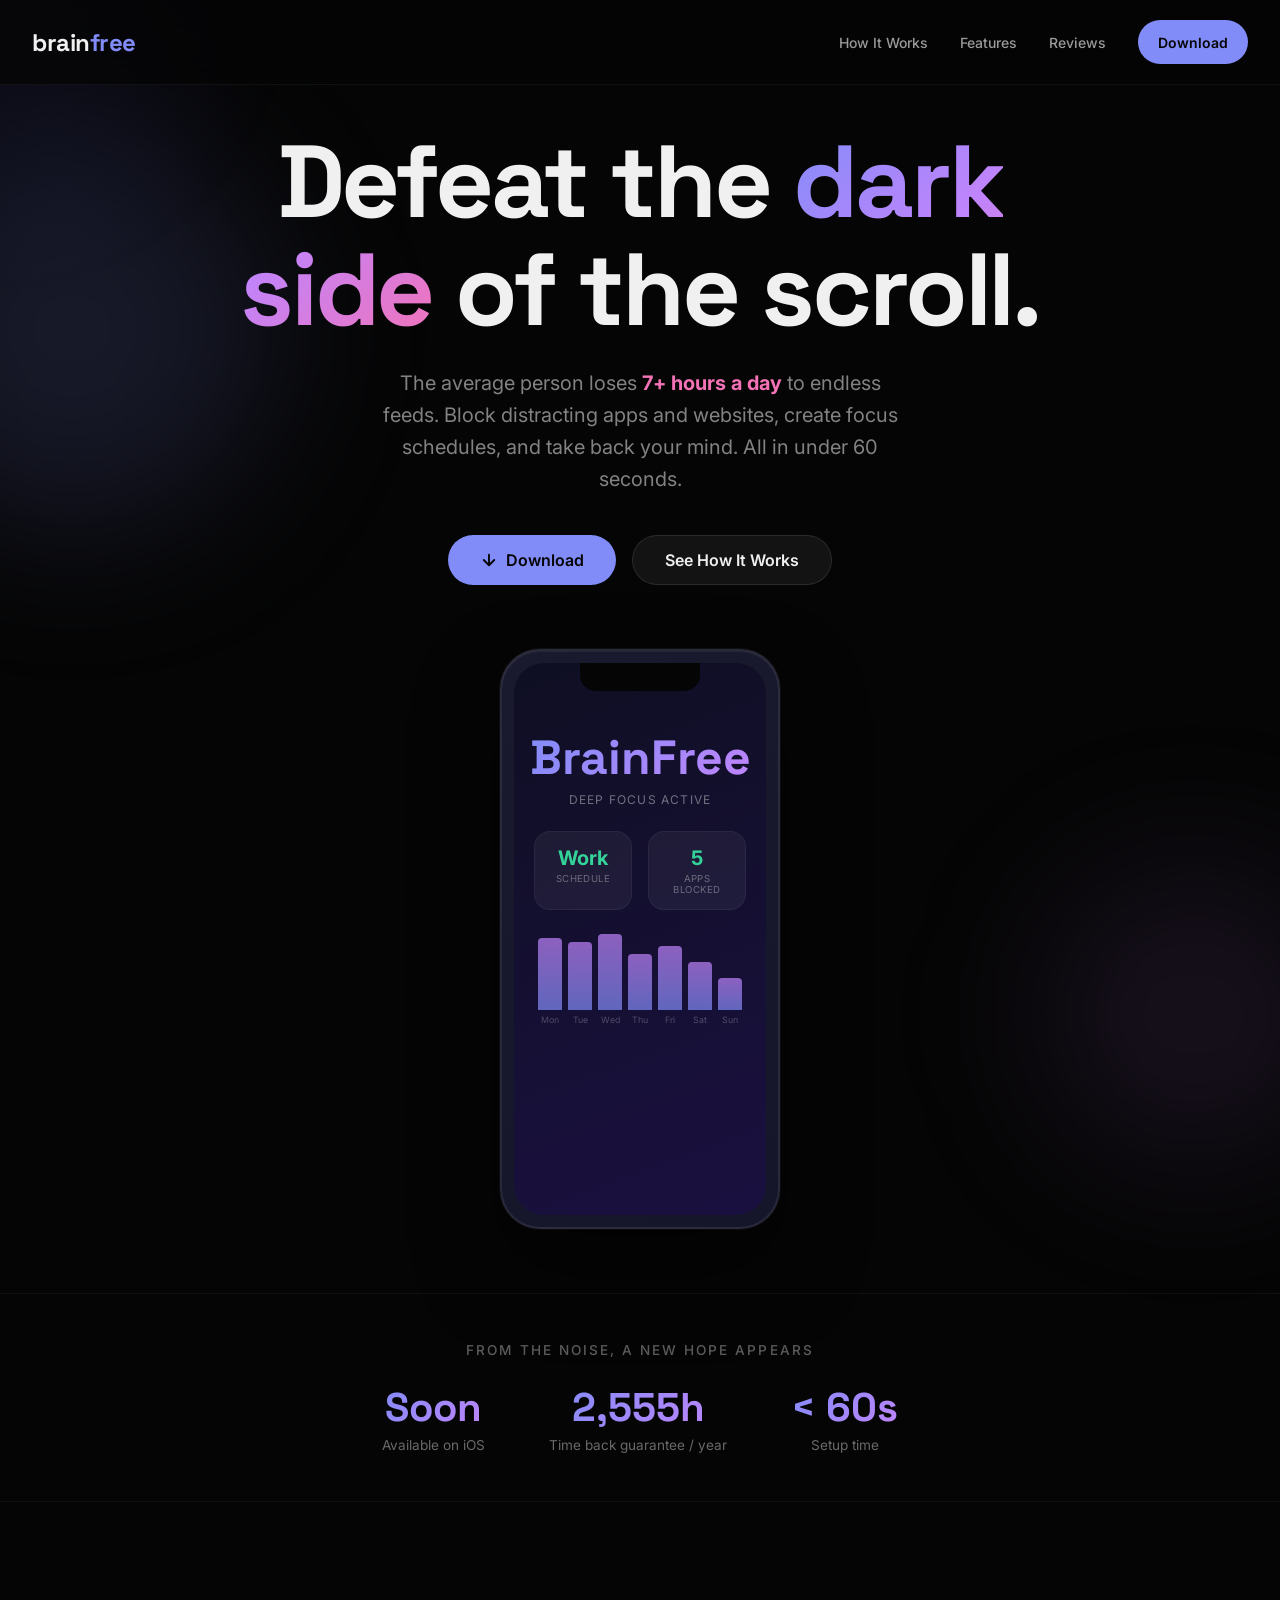
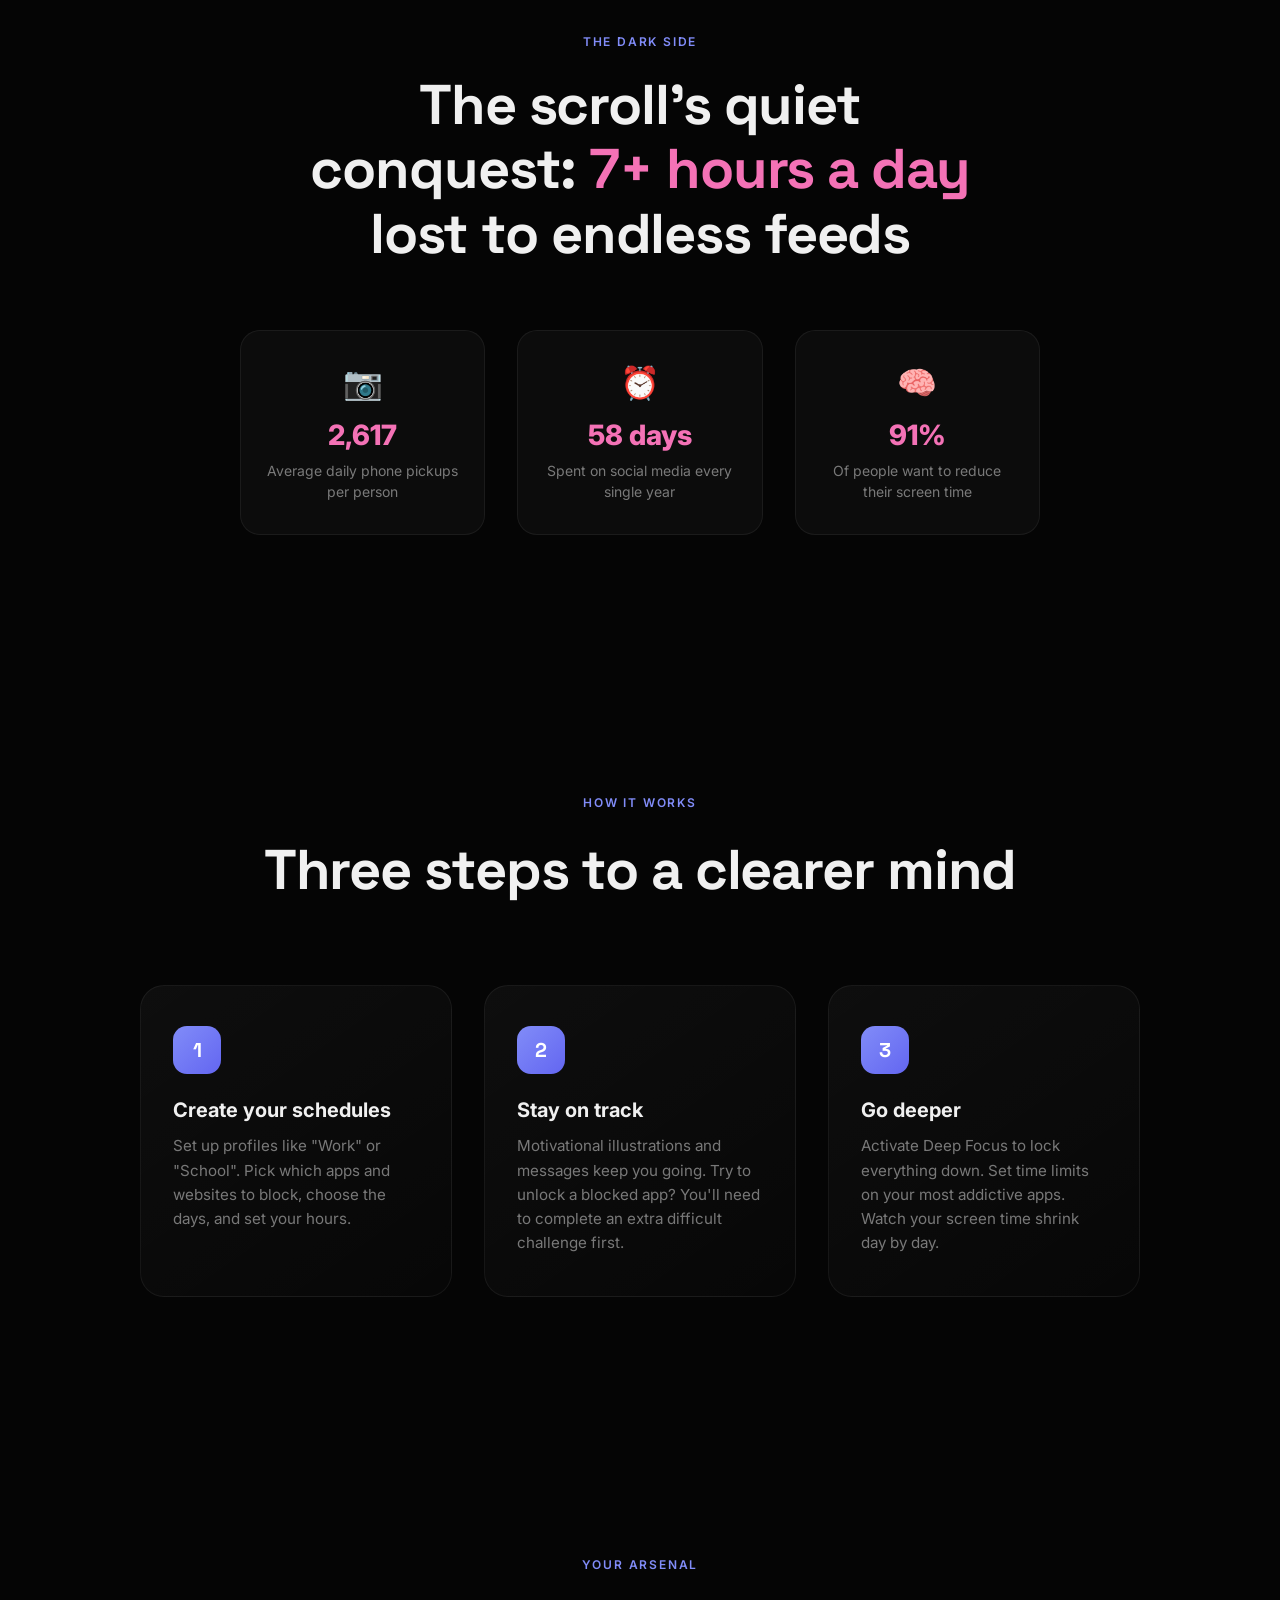
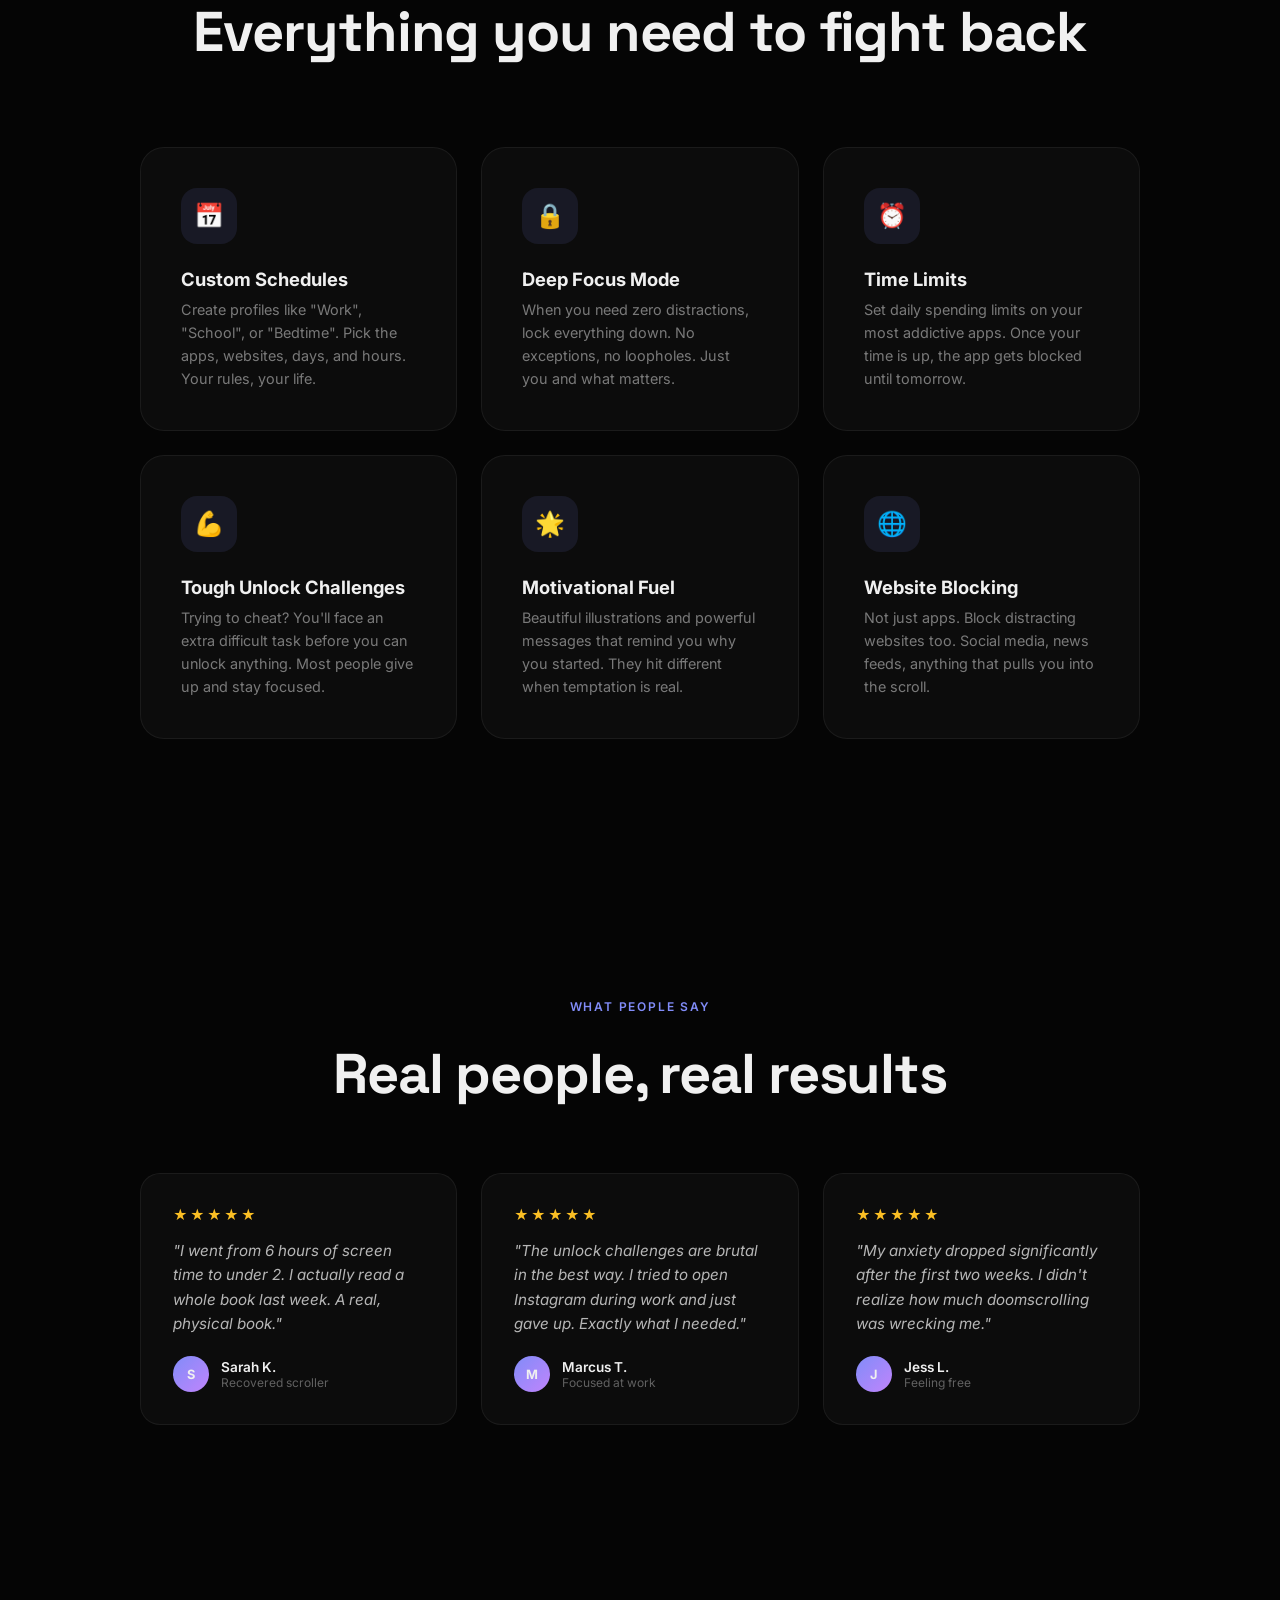
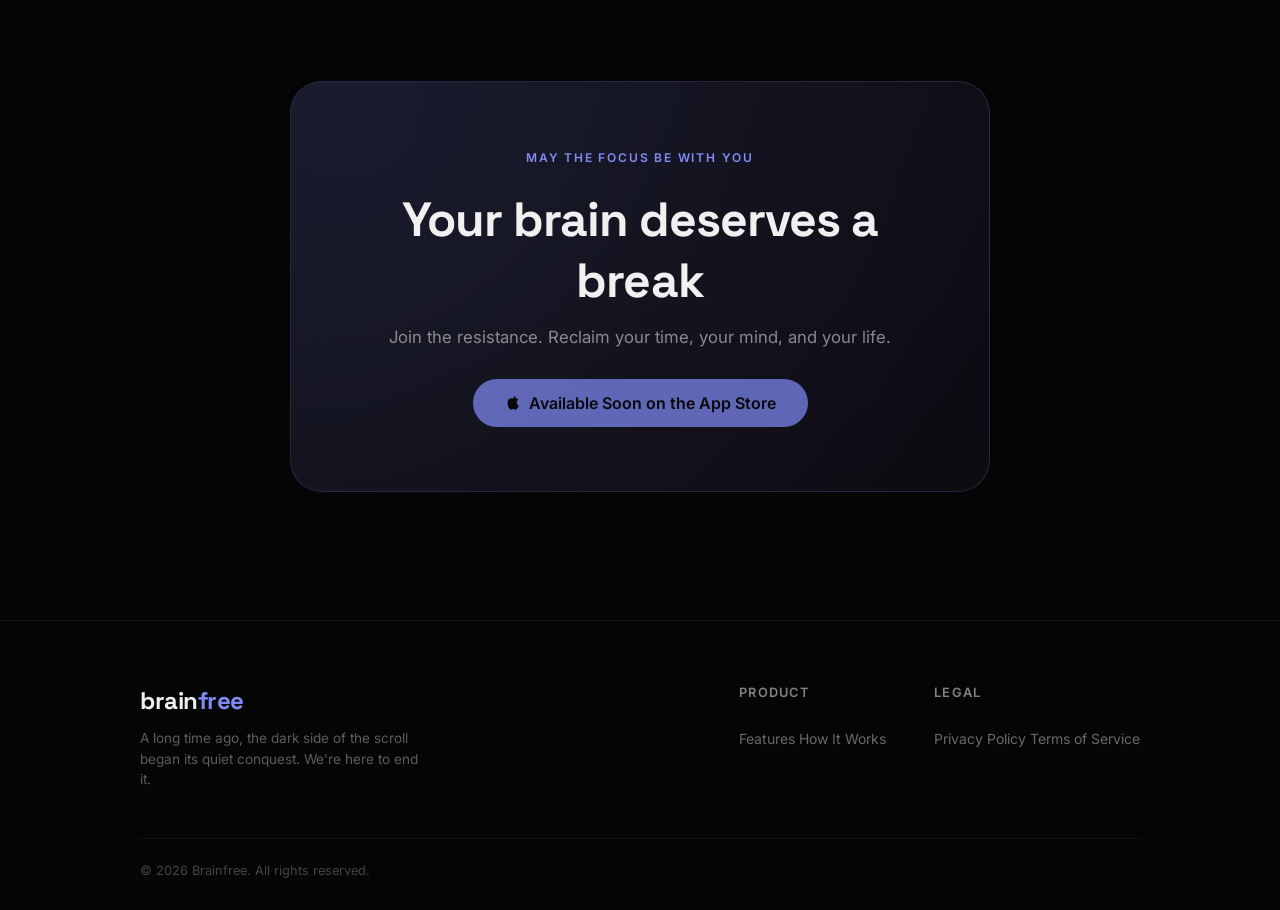
==== index.html @ 0dd0e3ba "Webpage" ====
<!DOCTYPE html>
<html lang="en">
<head>
    <meta charset="UTF-8">
    <meta name="viewport" content="width=device-width, initial-scale=1.0">

    <!-- Primary Meta -->
    <title>Brainfree,Reclaim Your Focus, Stop Doomscrolling</title>
    <meta name="description" content="Brainfree helps you break free from endless scrolling and reclaim your time. Build better digital habits, reduce screen time, and start living.">
    <meta name="keywords" content="brainfree, screen time, doomscrolling, digital wellness, phone addiction, focus app, habit tracker, screen time reducer">
    <meta name="author" content="Brainfree">
    <meta name="theme-color" content="#050505">
    <meta name="apple-mobile-web-app-capable" content="yes">
    <meta name="apple-mobile-web-app-status-bar-style" content="black-translucent">
    <meta name="format-detection" content="telephone=no">

    <!-- Smart App Banner (replace app-id with your real App Store ID) -->
    <meta name="apple-itunes-app" content="app-id=YOUR_APP_STORE_ID, app-argument=https://brainfree.pages.dev/">

    <!-- Canonical -->
    <link rel="canonical" href="https://brainfree.pages.dev/">

    <!-- Open Graph / Facebook -->
    <meta property="og:type" content="website">
    <meta property="og:url" content="https://brainfree.pages.dev/">
    <meta property="og:title" content="Brainfree,Stop Scrolling. Start Living.">
    <meta property="og:description" content="Break free from doomscrolling. Reclaim your focus, time, and peace of mind with Brainfree.">
    <meta property="og:image" content="https://brainfree.pages.dev/img/og-image.png">
    <meta property="og:image:width" content="1200">
    <meta property="og:image:height" content="630">
    <meta property="og:site_name" content="Brainfree">
    <meta property="og:locale" content="en_US">

    <!-- Twitter Card -->
    <meta name="twitter:card" content="summary_large_image">
    <meta name="twitter:title" content="Brainfree,Stop Scrolling. Start Living.">
    <meta name="twitter:description" content="Break free from doomscrolling. Reclaim your focus, time, and peace of mind.">
    <meta name="twitter:image" content="https://brainfree.pages.dev/img/og-image.png">

    <!-- Favicon -->
    <link rel="icon" href="img/favicon.svg" type="image/svg+xml">
    <link rel="apple-touch-icon" href="img/icon-192.png">

    <!-- PWA Manifest -->
    <link rel="manifest" href="manifest.json">

    <!-- Fonts -->
    <link rel="preconnect" href="https://fonts.googleapis.com">
    <link rel="preconnect" href="https://fonts.gstatic.com" crossorigin>
    <link href="https://fonts.googleapis.com/css2?family=Inter:wght@400;500;600;700;800;900&family=Space+Grotesk:wght@500;700&display=swap" rel="stylesheet">

    <!-- Styles -->
    <link rel="stylesheet" href="css/style.css">

    <!-- Structured Data / JSON-LD -->
    <script type="application/ld+json">
    {
        "@context": "https://schema.org",
        "@type": "SoftwareApplication",
        "name": "Brainfree",
        "operatingSystem": "iOS",
        "applicationCategory": "HealthApplication",
        "description": "Block distracting apps and websites, create custom focus schedules, and activate Deep Focus mode. Brainfree helps you reclaim your time and your mind.",
        "offers": {
            "@type": "Offer",
            "price": "0",
            "priceCurrency": "USD"
        },
        "availability": "PreOrder"
    }
    </script>
    <script type="application/ld+json">
    {
        "@context": "https://schema.org",
        "@type": "Organization",
        "name": "Brainfree",
        "url": "https://brainfree.pages.dev",
        "logo": "https://brainfree.pages.dev/img/favicon.svg",
        "sameAs": []
    }
    </script>
</head>
<body>
    <!-- Cursor glow -->
    <div class="cursor-glow" id="cursorGlow"></div>

    <!-- Navigation -->
    <nav id="navbar">
        <a href="index.html" class="nav-logo" aria-label="Brainfree Home">brain<span>free</span></a>
        <div class="nav-links" id="navLinks">
            <a href="#how-it-works">How It Works</a>
            <a href="#features">Features</a>
            <a href="#testimonials">Reviews</a>
            <a href="#download" class="nav-cta">Download</a>
        </div>
    </nav>

    <!-- Hero Section -->
    <section class="hero">
        <div class="orb orb-1"></div>
        <div class="orb orb-2"></div>

        <h1>Defeat the <span class="gradient-text">dark side</span> of the scroll.</h1>

        <p class="hero-sub">The average person loses <strong style="color:#f472b6;">7+ hours a day</strong> to endless feeds. Block distracting apps and websites, create focus schedules, and take back your mind. All in under 60 seconds.</p>

        <div class="hero-ctas">
            <a href="#download" class="btn-primary">
                <svg width="18" height="18" viewBox="0 0 24 24" fill="none" stroke="currentColor" stroke-width="2.5" stroke-linecap="round" stroke-linejoin="round"><path d="M12 5v14M5 12l7 7 7-7"/></svg>
                Download
            </a>
            <a href="#how-it-works" class="btn-secondary">See How It Works</a>
        </div>

        <!-- Phone Mockup -->
        <div class="hero-visual">
            <div class="phone-mockup">
                <div class="phone-notch"></div>
                <div class="phone-screen">
                    <div class="screen-time" id="screenTime">BrainFree</div>
                    <div class="screen-label">Deep Focus Active</div>
                    <div class="screen-stat-row">
                        <div class="screen-stat-card">
                            <div class="stat-num">Work</div>
                            <div class="stat-lbl">Schedule</div>
                        </div>
                        <div class="screen-stat-card">
                            <div class="stat-num">5</div>
                            <div class="stat-lbl">Apps blocked</div>
                        </div>
                    </div>
                    <div class="screen-bar-chart">
                        <div class="bar" style="height: 90%"></div>
                        <div class="bar" style="height: 85%"></div>
                        <div class="bar" style="height: 95%"></div>
                        <div class="bar" style="height: 70%"></div>
                        <div class="bar" style="height: 80%"></div>
                        <div class="bar" style="height: 60%"></div>
                        <div class="bar" style="height: 40%"></div>
                    </div>
                    <div class="screen-day-labels">
                        <span>Mon</span><span>Tue</span><span>Wed</span><span>Thu</span><span>Fri</span><span>Sat</span><span>Sun</span>
                    </div>
                </div>
            </div>
        </div>
    </section>

    <!-- Social Proof -->
    <section class="social-proof reveal" aria-label="Statistics">
        <p>From the noise, a new hope appears</p>
        <div class="stats-row">
            <div class="stat-item">
                <div class="stat-number">Soon</div>
                <div class="stat-label">Available on iOS</div>
            </div>
            <div class="stat-item">
                <div class="stat-number">2,555h</div>
                <div class="stat-label">Time back guarantee / year</div>
            </div>
            <div class="stat-item">
                <div class="stat-number">&lt; 60s</div>
                <div class="stat-label">Setup time</div>
            </div>
        </div>
    </section>

    <!-- Problem Section -->
    <section class="problem reveal" aria-label="The problem with screen time">
        <span class="section-label">The Dark Side</span>
        <h2>The scroll's quiet conquest: <span style="color: #f472b6;">7+ hours a day</span> lost to endless feeds</h2>

        <div class="problem-stats">
            <div class="problem-card reveal">
                <div class="icon">&#128247;</div>
                <h3>2,617</h3>
                <p>Average daily phone pickups per person</p>
            </div>
            <div class="problem-card reveal">
                <div class="icon">&#9200;</div>
                <h3>58 days</h3>
                <p>Spent on social media every single year</p>
            </div>
            <div class="problem-card reveal">
                <div class="icon">&#129504;</div>
                <h3>91%</h3>
                <p>Of people want to reduce their screen time</p>
            </div>
        </div>
    </section>

    <!-- How It Works -->
    <section class="how-it-works" id="how-it-works" aria-label="How Brainfree works">
        <div class="section-header reveal">
            <span class="section-label">How It Works</span>
            <h2>Three steps to a <span class="gradient-text">clearer mind</span></h2>
        </div>

        <div class="steps">
            <div class="step reveal">
                <div class="step-number">1</div>
                <h3>Create your schedules</h3>
                <p>Set up profiles like "Work" or "School". Pick which apps and websites to block, choose the days, and set your hours.</p>
            </div>
            <div class="step reveal">
                <div class="step-number">2</div>
                <h3>Stay on track</h3>
                <p>Motivational illustrations and messages keep you going. Try to unlock a blocked app? You'll need to complete an extra difficult challenge first.</p>
            </div>
            <div class="step reveal">
                <div class="step-number">3</div>
                <h3>Go deeper</h3>
                <p>Activate Deep Focus to lock everything down. Set time limits on your most addictive apps. Watch your screen time shrink day by day.</p>
            </div>
        </div>
    </section>

    <!-- Features -->
    <section class="features" id="features" aria-label="App features">
        <div class="section-header reveal">
            <span class="section-label">Your Arsenal</span>
            <h2>Everything you need to <span class="gradient-text">fight back</span></h2>
        </div>

        <div class="features-grid">
            <div class="feature-card reveal">
                <div class="feature-icon">&#128197;</div>
                <h3>Custom Schedules</h3>
                <p>Create profiles like "Work", "School", or "Bedtime". Pick the apps, websites, days, and hours. Your rules, your life.</p>
            </div>
            <div class="feature-card reveal">
                <div class="feature-icon">&#128274;</div>
                <h3>Deep Focus Mode</h3>
                <p>When you need zero distractions, lock everything down. No exceptions, no loopholes. Just you and what matters.</p>
            </div>
            <div class="feature-card reveal">
                <div class="feature-icon">&#9200;</div>
                <h3>Time Limits</h3>
                <p>Set daily spending limits on your most addictive apps. Once your time is up, the app gets blocked until tomorrow.</p>
            </div>
            <div class="feature-card reveal">
                <div class="feature-icon">&#128170;</div>
                <h3>Tough Unlock Challenges</h3>
                <p>Trying to cheat? You'll face an extra difficult task before you can unlock anything. Most people give up and stay focused.</p>
            </div>
            <div class="feature-card reveal">
                <div class="feature-icon">&#127775;</div>
                <h3>Motivational Fuel</h3>
                <p>Beautiful illustrations and powerful messages that remind you why you started. They hit different when temptation is real.</p>
            </div>
            <div class="feature-card reveal">
                <div class="feature-icon">&#127760;</div>
                <h3>Website Blocking</h3>
                <p>Not just apps. Block distracting websites too. Social media, news feeds, anything that pulls you into the scroll.</p>
            </div>
        </div>
    </section>

    <!-- Testimonials -->
    <section class="testimonials" id="testimonials" aria-label="User reviews">
        <div class="section-header reveal">
            <span class="section-label">What People Say</span>
            <h2>Real people, <span class="gradient-text">real results</span></h2>
        </div>

        <div class="testimonials-grid">
            <div class="testimonial-card reveal">
                <div class="testimonial-stars">&#9733;&#9733;&#9733;&#9733;&#9733;</div>
                <blockquote>"I went from 6 hours of screen time to under 2. I actually read a whole book last week. A real, physical book."</blockquote>
                <div class="testimonial-author">
                    <div class="testimonial-avatar">S</div>
                    <div>
                        <div class="testimonial-name">Sarah K.</div>
                        <div class="testimonial-handle">Recovered scroller</div>
                    </div>
                </div>
            </div>
            <div class="testimonial-card reveal">
                <div class="testimonial-stars">&#9733;&#9733;&#9733;&#9733;&#9733;</div>
                <blockquote>"The unlock challenges are brutal in the best way. I tried to open Instagram during work and just gave up. Exactly what I needed."</blockquote>
                <div class="testimonial-author">
                    <div class="testimonial-avatar">M</div>
                    <div>
                        <div class="testimonial-name">Marcus T.</div>
                        <div class="testimonial-handle">Focused at work</div>
                    </div>
                </div>
            </div>
            <div class="testimonial-card reveal">
                <div class="testimonial-stars">&#9733;&#9733;&#9733;&#9733;&#9733;</div>
                <blockquote>"My anxiety dropped significantly after the first two weeks. I didn't realize how much doomscrolling was wrecking me."</blockquote>
                <div class="testimonial-author">
                    <div class="testimonial-avatar">J</div>
                    <div>
                        <div class="testimonial-name">Jess L.</div>
                        <div class="testimonial-handle">Feeling free</div>
                    </div>
                </div>
            </div>
        </div>
    </section>

    <!-- Final CTA -->
    <section class="final-cta" id="download" aria-label="Download Brainfree">
        <div class="cta-box reveal">
            <span class="section-label">May the Focus Be With You</span>
            <h2>Your brain deserves a break</h2>
            <p>Join the resistance. Reclaim your time, your mind, and your life.</p>
            <div class="hero-ctas">
                <span class="btn-primary" style="cursor: default; opacity: 0.7;" aria-label="Available soon on the App Store">
                    <svg width="16" height="16" viewBox="0 0 24 24" fill="currentColor"><path d="M18.71 19.5C17.88 20.74 17 21.95 15.66 21.97C14.32 21.99 13.89 21.18 12.37 21.18C10.84 21.18 10.37 21.95 9.1 21.99C7.79 22.03 6.8 20.68 5.96 19.47C4.25 16.56 2.93 11.3 4.7 7.72C5.57 5.94 7.36 4.86 9.28 4.84C10.56 4.82 11.78 5.72 12.57 5.72C13.36 5.72 14.85 4.62 16.4 4.8C17.05 4.83 18.89 5.08 20.07 6.81C19.96 6.87 17.62 8.23 17.65 11.1C17.68 14.56 20.61 15.7 20.64 15.71C20.62 15.78 20.15 17.38 19.03 19.02L18.71 19.5ZM13 3.5C13.73 2.67 14.94 2.04 15.94 2C16.07 3.17 15.6 4.35 14.9 5.19C14.21 6.04 13.07 6.7 11.95 6.61C11.8 5.46 12.36 4.26 13 3.5Z"/></svg>
                    Available Soon on the App Store
                </span>
            </div>
        </div>
    </section>

    <!-- Footer -->
    <footer>
        <div class="footer-inner">
            <div class="footer-brand">
                <div class="nav-logo">brain<span>free</span></div>
                <p>A long time ago, the dark side of the scroll began its quiet conquest. We're here to end it.</p>
            </div>
            <div class="footer-links">
                <div class="footer-col">
                    <h4>Product</h4>
                    <a href="#features">Features</a>
                    <a href="#how-it-works">How It Works</a>
                </div>
                <div class="footer-col">
                    <h4>Legal</h4>
                    <a href="#">Privacy Policy</a>
                    <a href="#">Terms of Service</a>
                </div>
            </div>
        </div>
        <div class="footer-bottom">
            <span>&copy; 2026 Brainfree. All rights reserved.</span>
        </div>
    </footer>

    <!-- Scripts -->
    <script src="js/main.js" defer></script>
</body>
</html>
---- css/style.css ----
/* ===== RESET & BASE ===== */
*, *::before, *::after { margin: 0; padding: 0; box-sizing: border-box; }
html { scroll-behavior: smooth; }
body {
    font-family: 'Inter', -apple-system, BlinkMacSystemFont, sans-serif;
    background: #050505;
    color: #f0f0f0;
    overflow-x: hidden;
    -webkit-font-smoothing: antialiased;
}
a { text-decoration: none; color: inherit; }
img { max-width: 100%; display: block; }

/* ===== CURSOR GLOW ===== */
.cursor-glow {
    position: fixed;
    width: 600px;
    height: 600px;
    border-radius: 50%;
    pointer-events: none;
    background: radial-gradient(circle, rgba(99, 102, 241, 0.08) 0%, transparent 70%);
    transform: translate(-50%, -50%);
    z-index: 0;
    transition: opacity 0.3s;
}

/* ===== NAVIGATION ===== */
nav {
    position: fixed;
    top: 0;
    left: 0;
    right: 0;
    z-index: 100;
    padding: 1.25rem 2rem;
    display: flex;
    justify-content: space-between;
    align-items: center;
    backdrop-filter: blur(20px);
    background: rgba(5, 5, 5, 0.7);
    border-bottom: 1px solid rgba(255,255,255,0.05);
    transition: all 0.3s ease;
}
nav.scrolled {
    padding: 0.75rem 2rem;
    background: rgba(5, 5, 5, 0.9);
}
.nav-logo {
    font-family: 'Space Grotesk', sans-serif;
    font-weight: 700;
    font-size: 1.5rem;
    letter-spacing: -0.02em;
}
.nav-logo span { color: #818cf8; }
.nav-links { display: flex; gap: 2rem; align-items: center; }
.nav-links a {
    font-size: 0.875rem;
    font-weight: 500;
    color: rgba(255,255,255,0.6);
    transition: color 0.2s;
}
.nav-links a:hover { color: #fff; }
.nav-cta {
    background: #818cf8 !important;
    color: #050505 !important;
    padding: 0.5rem 1.25rem;
    border-radius: 100px;
    font-weight: 600 !important;
    transition: transform 0.2s, box-shadow 0.2s !important;
}
.nav-cta:hover {
    transform: translateY(-1px);
    box-shadow: 0 4px 20px rgba(129, 140, 248, 0.4);
}
.mobile-menu-btn {
    display: none;
    background: none;
    border: none;
    color: #fff;
    font-size: 1.5rem;
    cursor: pointer;
}

/* ===== HERO ===== */
.hero {
    min-height: 100vh;
    display: flex;
    flex-direction: column;
    align-items: center;
    justify-content: center;
    text-align: center;
    padding: 8rem 2rem 4rem;
    position: relative;
}
.hero-badge {
    display: inline-flex;
    align-items: center;
    gap: 0.5rem;
    padding: 0.4rem 1rem;
    border-radius: 100px;
    border: 1px solid rgba(129, 140, 248, 0.3);
    background: rgba(129, 140, 248, 0.08);
    font-size: 0.8rem;
    font-weight: 500;
    color: #a5b4fc;
    margin-bottom: 2rem;
    animation: fadeUp 0.8s ease forwards;
}
.hero-badge .dot {
    width: 6px;
    height: 6px;
    border-radius: 50%;
    background: #34d399;
    animation: pulse 2s infinite;
}
.hero h1 {
    font-family: 'Space Grotesk', sans-serif;
    font-size: clamp(3rem, 8vw, 6.5rem);
    font-weight: 700;
    line-height: 1.05;
    letter-spacing: -0.03em;
    max-width: 900px;
    animation: fadeUp 0.8s ease 0.1s forwards;
    opacity: 0;
}
.hero h1 .gradient-text {
    background: linear-gradient(135deg, #818cf8, #c084fc, #f472b6);
    -webkit-background-clip: text;
    -webkit-text-fill-color: transparent;
    background-clip: text;
}
.hero-sub {
    font-size: clamp(1rem, 2.5vw, 1.25rem);
    color: rgba(255,255,255,0.5);
    max-width: 520px;
    line-height: 1.6;
    margin-top: 1.5rem;
    animation: fadeUp 0.8s ease 0.2s forwards;
    opacity: 0;
}
.hero-ctas {
    display: flex;
    gap: 1rem;
    margin-top: 2.5rem;
    animation: fadeUp 0.8s ease 0.3s forwards;
    opacity: 0;
    flex-wrap: wrap;
    justify-content: center;
}

/* ===== BUTTONS ===== */
.btn-primary {
    display: inline-flex;
    align-items: center;
    gap: 0.5rem;
    background: #818cf8;
    color: #050505;
    padding: 0.875rem 2rem;
    border-radius: 100px;
    font-weight: 600;
    font-size: 1rem;
    border: none;
    cursor: pointer;
    transition: transform 0.2s, box-shadow 0.2s;
}
.btn-primary:hover {
    transform: translateY(-2px);
    box-shadow: 0 8px 30px rgba(129, 140, 248, 0.4);
}
.btn-secondary {
    display: inline-flex;
    align-items: center;
    gap: 0.5rem;
    background: rgba(255,255,255,0.06);
    color: #f0f0f0;
    padding: 0.875rem 2rem;
    border-radius: 100px;
    font-weight: 600;
    font-size: 1rem;
    border: 1px solid rgba(255,255,255,0.1);
    cursor: pointer;
    transition: all 0.2s;
}
.btn-secondary:hover {
    background: rgba(255,255,255,0.1);
    border-color: rgba(255,255,255,0.2);
}

/* ===== PHONE MOCKUP ===== */
.hero-visual {
    margin-top: 4rem;
    position: relative;
    animation: fadeUp 0.8s ease 0.4s forwards;
    opacity: 0;
}
.phone-mockup {
    width: 280px;
    height: 580px;
    background: linear-gradient(145deg, #1a1a2e, #16162a);
    border-radius: 40px;
    border: 2px solid rgba(255,255,255,0.08);
    padding: 12px;
    box-shadow:
        0 40px 80px rgba(0,0,0,0.5),
        0 0 0 1px rgba(255,255,255,0.05),
        inset 0 1px 0 rgba(255,255,255,0.05);
    position: relative;
    overflow: hidden;
}
.phone-screen {
    width: 100%;
    height: 100%;
    background: linear-gradient(160deg, #0f0f23, #1a1040);
    border-radius: 30px;
    overflow: hidden;
    display: flex;
    flex-direction: column;
    align-items: center;
    padding: 2.5rem 1.25rem 1.5rem;
}
.phone-notch {
    position: absolute;
    top: 12px;
    left: 50%;
    transform: translateX(-50%);
    width: 120px;
    height: 28px;
    background: #050505;
    border-radius: 0 0 16px 16px;
    z-index: 2;
}
.phone-screen .screen-time {
    font-size: 3rem;
    font-weight: 800;
    font-family: 'Space Grotesk', sans-serif;
    background: linear-gradient(135deg, #818cf8, #c084fc);
    -webkit-background-clip: text;
    -webkit-text-fill-color: transparent;
    margin-top: 1.5rem;
}
.phone-screen .screen-label {
    font-size: 0.75rem;
    color: rgba(255,255,255,0.4);
    margin-top: 0.25rem;
    text-transform: uppercase;
    letter-spacing: 0.1em;
}
.phone-screen .screen-stat-row {
    display: flex;
    gap: 1rem;
    margin-top: 1.5rem;
    width: 100%;
}
.screen-stat-card {
    flex: 1;
    background: rgba(255,255,255,0.05);
    border-radius: 16px;
    padding: 0.875rem;
    text-align: center;
    border: 1px solid rgba(255,255,255,0.05);
}
.screen-stat-card .stat-num {
    font-size: 1.25rem;
    font-weight: 700;
    color: #34d399;
}
.screen-stat-card .stat-lbl {
    font-size: 0.6rem;
    color: rgba(255,255,255,0.35);
    margin-top: 0.2rem;
    text-transform: uppercase;
    letter-spacing: 0.05em;
}
.screen-bar-chart {
    width: 100%;
    margin-top: 1.25rem;
    display: flex;
    align-items: flex-end;
    gap: 6px;
    height: 80px;
    padding: 0 0.25rem;
}
.bar {
    flex: 1;
    border-radius: 4px 4px 0 0;
    background: linear-gradient(to top, #818cf8, #c084fc);
    opacity: 0.7;
    animation: barGrow 1s ease forwards;
    transform-origin: bottom;
}
.screen-day-labels {
    display: flex;
    gap: 6px;
    width: 100%;
    padding: 0.25rem 0.25rem 0;
}
.screen-day-labels span {
    flex: 1;
    text-align: center;
    font-size: 0.55rem;
    color: rgba(255,255,255,0.25);
}

/* ===== FLOATING ORBS ===== */
.orb {
    position: absolute;
    border-radius: 50%;
    filter: blur(80px);
    pointer-events: none;
    z-index: -1;
}
.orb-1 {
    width: 400px; height: 400px;
    background: rgba(129, 140, 248, 0.15);
    top: 10%; left: -10%;
    animation: float 8s ease-in-out infinite;
}
.orb-2 {
    width: 300px; height: 300px;
    background: rgba(192, 132, 252, 0.1);
    bottom: 10%; right: -5%;
    animation: float 10s ease-in-out infinite reverse;
}

/* ===== SOCIAL PROOF BAR ===== */
.social-proof {
    padding: 3rem 2rem;
    text-align: center;
    border-top: 1px solid rgba(255,255,255,0.05);
    border-bottom: 1px solid rgba(255,255,255,0.05);
}
.social-proof p {
    font-size: 0.85rem;
    color: rgba(255,255,255,0.35);
    text-transform: uppercase;
    letter-spacing: 0.15em;
    font-weight: 500;
}
.stats-row {
    display: flex;
    justify-content: center;
    gap: 4rem;
    margin-top: 1.5rem;
    flex-wrap: wrap;
}
.stat-item .stat-number {
    font-family: 'Space Grotesk', sans-serif;
    font-size: 2.5rem;
    font-weight: 700;
    background: linear-gradient(135deg, #818cf8, #c084fc);
    -webkit-background-clip: text;
    -webkit-text-fill-color: transparent;
}
.stat-item .stat-label {
    font-size: 0.85rem;
    color: rgba(255,255,255,0.4);
    margin-top: 0.25rem;
}

/* ===== PROBLEM SECTION ===== */
.problem {
    padding: 8rem 2rem;
    text-align: center;
    position: relative;
}
.section-label {
    display: inline-block;
    font-size: 0.75rem;
    font-weight: 600;
    text-transform: uppercase;
    letter-spacing: 0.15em;
    color: #818cf8;
    margin-bottom: 1.5rem;
}
.problem h2 {
    font-family: 'Space Grotesk', sans-serif;
    font-size: clamp(2rem, 5vw, 3.5rem);
    font-weight: 700;
    letter-spacing: -0.02em;
    max-width: 700px;
    margin: 0 auto;
    line-height: 1.15;
}
.problem-stats {
    display: grid;
    grid-template-columns: repeat(3, 1fr);
    gap: 2rem;
    max-width: 800px;
    margin: 4rem auto 0;
}
.problem-card {
    background: rgba(255,255,255,0.03);
    border: 1px solid rgba(255,255,255,0.06);
    border-radius: 20px;
    padding: 2rem 1.5rem;
    transition: transform 0.3s, border-color 0.3s;
}
.problem-card:hover {
    transform: translateY(-4px);
    border-color: rgba(129, 140, 248, 0.3);
}
.problem-card .icon {
    font-size: 2rem;
    margin-bottom: 1rem;
}
.problem-card h3 {
    font-size: 1.75rem;
    font-weight: 800;
    color: #f472b6;
}
.problem-card p {
    font-size: 0.875rem;
    color: rgba(255,255,255,0.45);
    margin-top: 0.5rem;
    line-height: 1.5;
}

/* ===== HOW IT WORKS ===== */
.how-it-works {
    padding: 8rem 2rem;
    position: relative;
}
.how-it-works .section-header {
    text-align: center;
    margin-bottom: 5rem;
}
.how-it-works h2 {
    font-family: 'Space Grotesk', sans-serif;
    font-size: clamp(2rem, 5vw, 3.5rem);
    font-weight: 700;
    letter-spacing: -0.02em;
}
.steps {
    display: grid;
    grid-template-columns: repeat(3, 1fr);
    gap: 2rem;
    max-width: 1000px;
    margin: 0 auto;
    position: relative;
}
.step {
    position: relative;
    background: linear-gradient(145deg, rgba(255,255,255,0.04), rgba(255,255,255,0.01));
    border: 1px solid rgba(255,255,255,0.06);
    border-radius: 24px;
    padding: 2.5rem 2rem;
    transition: transform 0.3s, border-color 0.3s;
}
.step:hover {
    transform: translateY(-6px);
    border-color: rgba(129, 140, 248, 0.3);
}
.step-number {
    width: 48px;
    height: 48px;
    border-radius: 14px;
    background: linear-gradient(135deg, #818cf8, #6366f1);
    display: flex;
    align-items: center;
    justify-content: center;
    font-family: 'Space Grotesk', sans-serif;
    font-weight: 700;
    font-size: 1.25rem;
    margin-bottom: 1.5rem;
    color: #fff;
}
.step h3 {
    font-size: 1.25rem;
    font-weight: 700;
    margin-bottom: 0.75rem;
}
.step p {
    font-size: 0.95rem;
    color: rgba(255,255,255,0.45);
    line-height: 1.6;
}

/* ===== FEATURES ===== */
.features {
    padding: 8rem 2rem;
}
.features .section-header {
    text-align: center;
    margin-bottom: 5rem;
}
.features h2 {
    font-family: 'Space Grotesk', sans-serif;
    font-size: clamp(2rem, 5vw, 3.5rem);
    font-weight: 700;
    letter-spacing: -0.02em;
}
.features-grid {
    display: grid;
    grid-template-columns: repeat(3, 1fr);
    gap: 1.5rem;
    max-width: 1000px;
    margin: 0 auto;
}
.feature-card {
    background: rgba(255,255,255,0.03);
    border: 1px solid rgba(255,255,255,0.06);
    border-radius: 24px;
    padding: 2.5rem;
    transition: all 0.3s;
    position: relative;
    overflow: hidden;
}
.feature-card::before {
    content: '';
    position: absolute;
    top: 0; left: 0; right: 0;
    height: 2px;
    background: linear-gradient(90deg, transparent, #818cf8, transparent);
    opacity: 0;
    transition: opacity 0.3s;
}
.feature-card:hover {
    border-color: rgba(129, 140, 248, 0.2);
    transform: translateY(-4px);
}
.feature-card:hover::before { opacity: 1; }
.feature-icon {
    width: 56px;
    height: 56px;
    border-radius: 16px;
    background: rgba(129, 140, 248, 0.1);
    display: flex;
    align-items: center;
    justify-content: center;
    font-size: 1.5rem;
    margin-bottom: 1.5rem;
}
.feature-card h3 {
    font-size: 1.15rem;
    font-weight: 700;
    margin-bottom: 0.5rem;
}
.feature-card p {
    font-size: 0.9rem;
    color: rgba(255,255,255,0.45);
    line-height: 1.6;
}

/* ===== TESTIMONIALS ===== */
.testimonials {
    padding: 8rem 2rem;
    position: relative;
}
.testimonials .section-header {
    text-align: center;
    margin-bottom: 4rem;
}
.testimonials h2 {
    font-family: 'Space Grotesk', sans-serif;
    font-size: clamp(2rem, 5vw, 3.5rem);
    font-weight: 700;
    letter-spacing: -0.02em;
}
.testimonials-grid {
    display: grid;
    grid-template-columns: repeat(3, 1fr);
    gap: 1.5rem;
    max-width: 1000px;
    margin: 0 auto;
}
.testimonial-card {
    background: rgba(255,255,255,0.03);
    border: 1px solid rgba(255,255,255,0.06);
    border-radius: 20px;
    padding: 2rem;
}
.testimonial-stars {
    color: #fbbf24;
    font-size: 0.875rem;
    letter-spacing: 2px;
    margin-bottom: 1rem;
}
.testimonial-card blockquote {
    font-size: 0.95rem;
    color: rgba(255,255,255,0.7);
    line-height: 1.6;
    font-style: italic;
}
.testimonial-author {
    display: flex;
    align-items: center;
    gap: 0.75rem;
    margin-top: 1.25rem;
}
.testimonial-avatar {
    width: 36px;
    height: 36px;
    border-radius: 50%;
    background: linear-gradient(135deg, #818cf8, #c084fc);
    display: flex;
    align-items: center;
    justify-content: center;
    font-weight: 700;
    font-size: 0.8rem;
}
.testimonial-name {
    font-size: 0.85rem;
    font-weight: 600;
}
.testimonial-handle {
    font-size: 0.75rem;
    color: rgba(255,255,255,0.35);
}

/* ===== FINAL CTA ===== */
.final-cta {
    padding: 8rem 2rem;
    text-align: center;
    position: relative;
}
.cta-box {
    max-width: 700px;
    margin: 0 auto;
    background: linear-gradient(145deg, rgba(129, 140, 248, 0.1), rgba(192, 132, 252, 0.05));
    border: 1px solid rgba(129, 140, 248, 0.2);
    border-radius: 32px;
    padding: 4rem 3rem;
    position: relative;
    overflow: hidden;
}
.cta-box::before {
    content: '';
    position: absolute;
    top: -50%; left: -50%;
    width: 200%; height: 200%;
    background: radial-gradient(circle at 30% 30%, rgba(129,140,248,0.08), transparent 60%);
    pointer-events: none;
}
.cta-box h2 {
    font-family: 'Space Grotesk', sans-serif;
    font-size: clamp(2rem, 4vw, 3rem);
    font-weight: 700;
    letter-spacing: -0.02em;
    position: relative;
}
.cta-box p {
    color: rgba(255,255,255,0.5);
    margin-top: 1rem;
    font-size: 1.05rem;
    position: relative;
}
.cta-box .hero-ctas {
    margin-top: 2rem;
    animation: none;
    opacity: 1;
}

/* ===== FOOTER ===== */
footer {
    padding: 4rem 2rem 2rem;
    border-top: 1px solid rgba(255,255,255,0.05);
}
.footer-inner {
    max-width: 1000px;
    margin: 0 auto;
    display: flex;
    justify-content: space-between;
    align-items: start;
    gap: 2rem;
    flex-wrap: wrap;
}
.footer-brand .nav-logo { margin-bottom: 0.75rem; }
.footer-brand p {
    font-size: 0.85rem;
    color: rgba(255,255,255,0.35);
    max-width: 280px;
    line-height: 1.5;
}
.footer-links {
    display: flex;
    gap: 3rem;
}
.footer-col h4 {
    font-size: 0.8rem;
    font-weight: 600;
    text-transform: uppercase;
    letter-spacing: 0.1em;
    color: rgba(255,255,255,0.5);
    margin-bottom: 1rem;
}
.footer-col a {
    display: block;
    font-size: 0.875rem;
    color: rgba(255,255,255,0.4);
    margin-bottom: 0.5rem;
    transition: color 0.2s;
}
.footer-col a:hover { color: #fff; }
.footer-bottom {
    max-width: 1000px;
    margin: 3rem auto 0;
    padding-top: 1.5rem;
    border-top: 1px solid rgba(255,255,255,0.05);
    display: flex;
    justify-content: space-between;
    align-items: center;
    font-size: 0.8rem;
    color: rgba(255,255,255,0.25);
    flex-wrap: wrap;
    gap: 1rem;
}
.footer-socials {
    display: flex;
    gap: 1rem;
}
.footer-socials a {
    width: 36px;
    height: 36px;
    border-radius: 50%;
    background: rgba(255,255,255,0.05);
    display: flex;
    align-items: center;
    justify-content: center;
    transition: background 0.2s;
}
.footer-socials a:hover { background: rgba(129, 140, 248, 0.2); }
.footer-socials svg { width: 16px; height: 16px; fill: rgba(255,255,255,0.5); }

/* ===== ANIMATIONS ===== */
@keyframes fadeUp {
    from { opacity: 0; transform: translateY(20px); }
    to { opacity: 1; transform: translateY(0); }
}
@keyframes pulse {
    0%, 100% { opacity: 1; transform: scale(1); }
    50% { opacity: 0.5; transform: scale(1.5); }
}
@keyframes float {
    0%, 100% { transform: translate(0, 0); }
    50% { transform: translate(20px, -30px); }
}
@keyframes barGrow {
    from { transform: scaleY(0); }
    to { transform: scaleY(1); }
}

/* Scroll reveal */
.reveal {
    opacity: 0;
    transform: translateY(30px);
    transition: opacity 0.7s ease, transform 0.7s ease;
}
.reveal.visible {
    opacity: 1;
    transform: translateY(0);
}

/* ===== iOS / SAFE AREA ===== */
@supports (padding: env(safe-area-inset-top)) {
    nav {
        padding-top: max(1.25rem, env(safe-area-inset-top));
        padding-left: max(2rem, env(safe-area-inset-left));
        padding-right: max(2rem, env(safe-area-inset-right));
    }
    nav.scrolled {
        padding-top: max(0.75rem, env(safe-area-inset-top));
    }
    footer {
        padding-bottom: max(2rem, env(safe-area-inset-bottom));
    }
    .final-cta {
        padding-bottom: max(8rem, calc(8rem + env(safe-area-inset-bottom)));
    }
}

/* Prevent iOS tap highlight and text size adjust */
body {
    -webkit-text-size-adjust: 100%;
    -webkit-tap-highlight-color: transparent;
}

/* Minimum 44px touch targets (Apple HIG) */
.btn-primary,
.btn-secondary,
.nav-links a,
.nav-cta,
.mobile-menu-btn,
.footer-socials a,
.footer-col a {
    min-height: 44px;
    display: inline-flex;
    align-items: center;
}

/* Fix iOS input zoom (prevents zoom on focus for font < 16px) */
input, select, textarea {
    font-size: 16px;
}

/* Smooth momentum scrolling on iOS */
html {
    -webkit-overflow-scrolling: touch;
}

/* ===== RESPONSIVE — TABLET ===== */
@media (max-width: 1024px) {
    .steps { gap: 1.5rem; }
    .features-grid { grid-template-columns: repeat(2, 1fr); gap: 1.25rem; }
    .testimonials-grid { gap: 1.25rem; }
}

/* ===== RESPONSIVE — MOBILE ===== */
@media (max-width: 768px) {
    .nav-links { gap: 1rem; flex-wrap: wrap; }
    .nav-links a { font-size: 0.75rem; }
    .hero { padding: 7rem 1.5rem 3rem; }
    .hero h1 { font-size: clamp(2.25rem, 10vw, 3.5rem); }
    .hero-sub { font-size: 1rem; }
    .problem { padding: 5rem 1.5rem; }
    .problem-stats,
    .steps { grid-template-columns: 1fr; }
    .how-it-works { padding: 5rem 1.5rem; }
    .how-it-works .section-header { margin-bottom: 3rem; }
    .features { padding: 5rem 1.5rem; }
    .features .section-header { margin-bottom: 3rem; }
    .features-grid { grid-template-columns: 1fr; }
    .feature-card { padding: 2rem 1.5rem; }
    .testimonials { padding: 5rem 1.5rem; }
    .testimonials .section-header { margin-bottom: 3rem; }
    .testimonials-grid { grid-template-columns: 1fr; }
    .stats-row { gap: 2rem; }
    .final-cta { padding: 5rem 1.5rem; }
    .cta-box { padding: 3rem 1.5rem; border-radius: 24px; }
    .footer-inner { flex-direction: column; }
    .footer-links { flex-direction: column; gap: 2rem; }
    .phone-mockup {
        width: 240px;
        height: 500px;
    }
    .section-label { margin-bottom: 1rem; }
}

/* ===== RESPONSIVE — SMALL PHONES (iPhone SE / mini) ===== */
@media (max-width: 375px) {
    .hero { padding: 6rem 1rem 2.5rem; }
    .hero h1 { font-size: 2rem; }
    .hero-sub { font-size: 0.9rem; }
    .hero-ctas { flex-direction: column; align-items: center; }
    .btn-primary, .btn-secondary { width: 100%; justify-content: center; }
    .phone-mockup { width: 210px; height: 440px; }
    .phone-screen .screen-time { font-size: 2.25rem; }
    .problem-card { padding: 1.5rem 1rem; }
    .problem-card h3 { font-size: 1.5rem; }
    .step { padding: 2rem 1.5rem; }
    .stat-item .stat-number { font-size: 2rem; }
    .stats-row { gap: 1.5rem; }
    .cta-box { padding: 2.5rem 1.25rem; }
    .cta-box .hero-ctas { flex-direction: column; align-items: center; }
    .footer-bottom { flex-direction: column; text-align: center; }
}
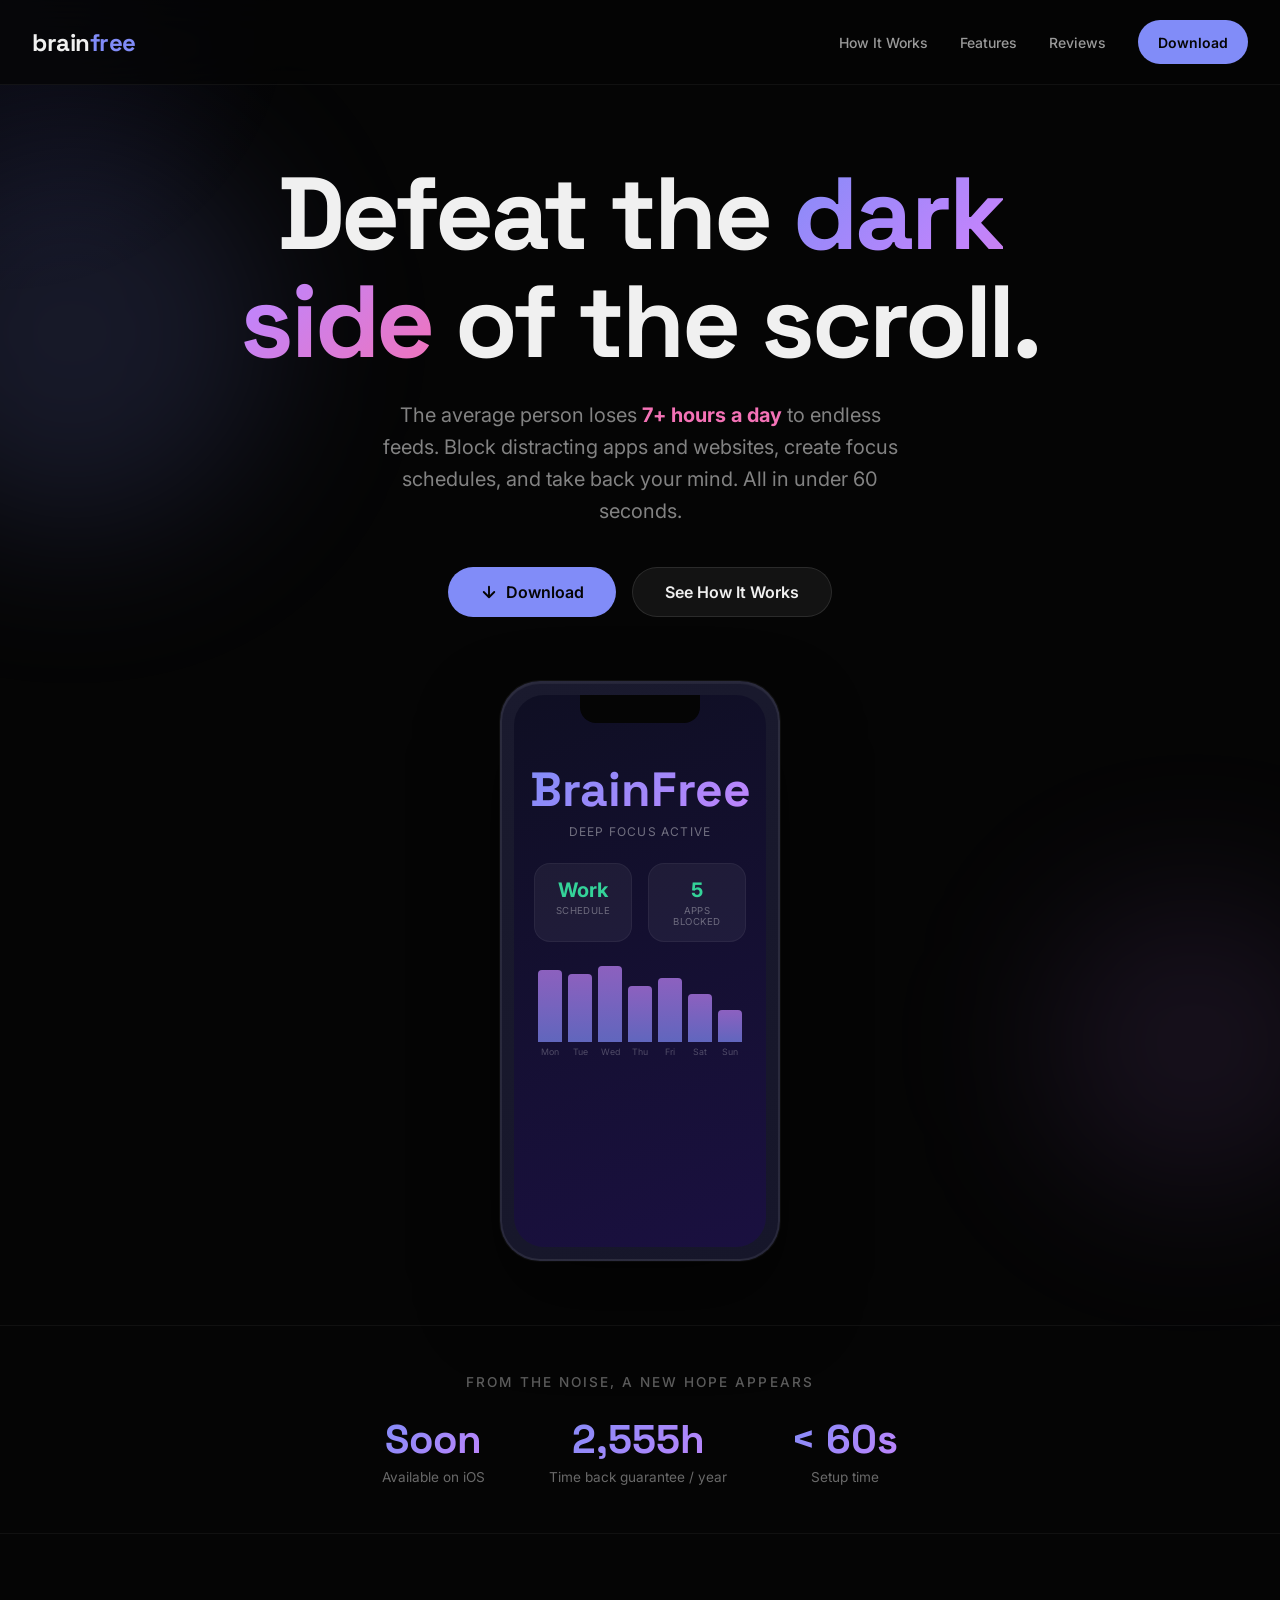
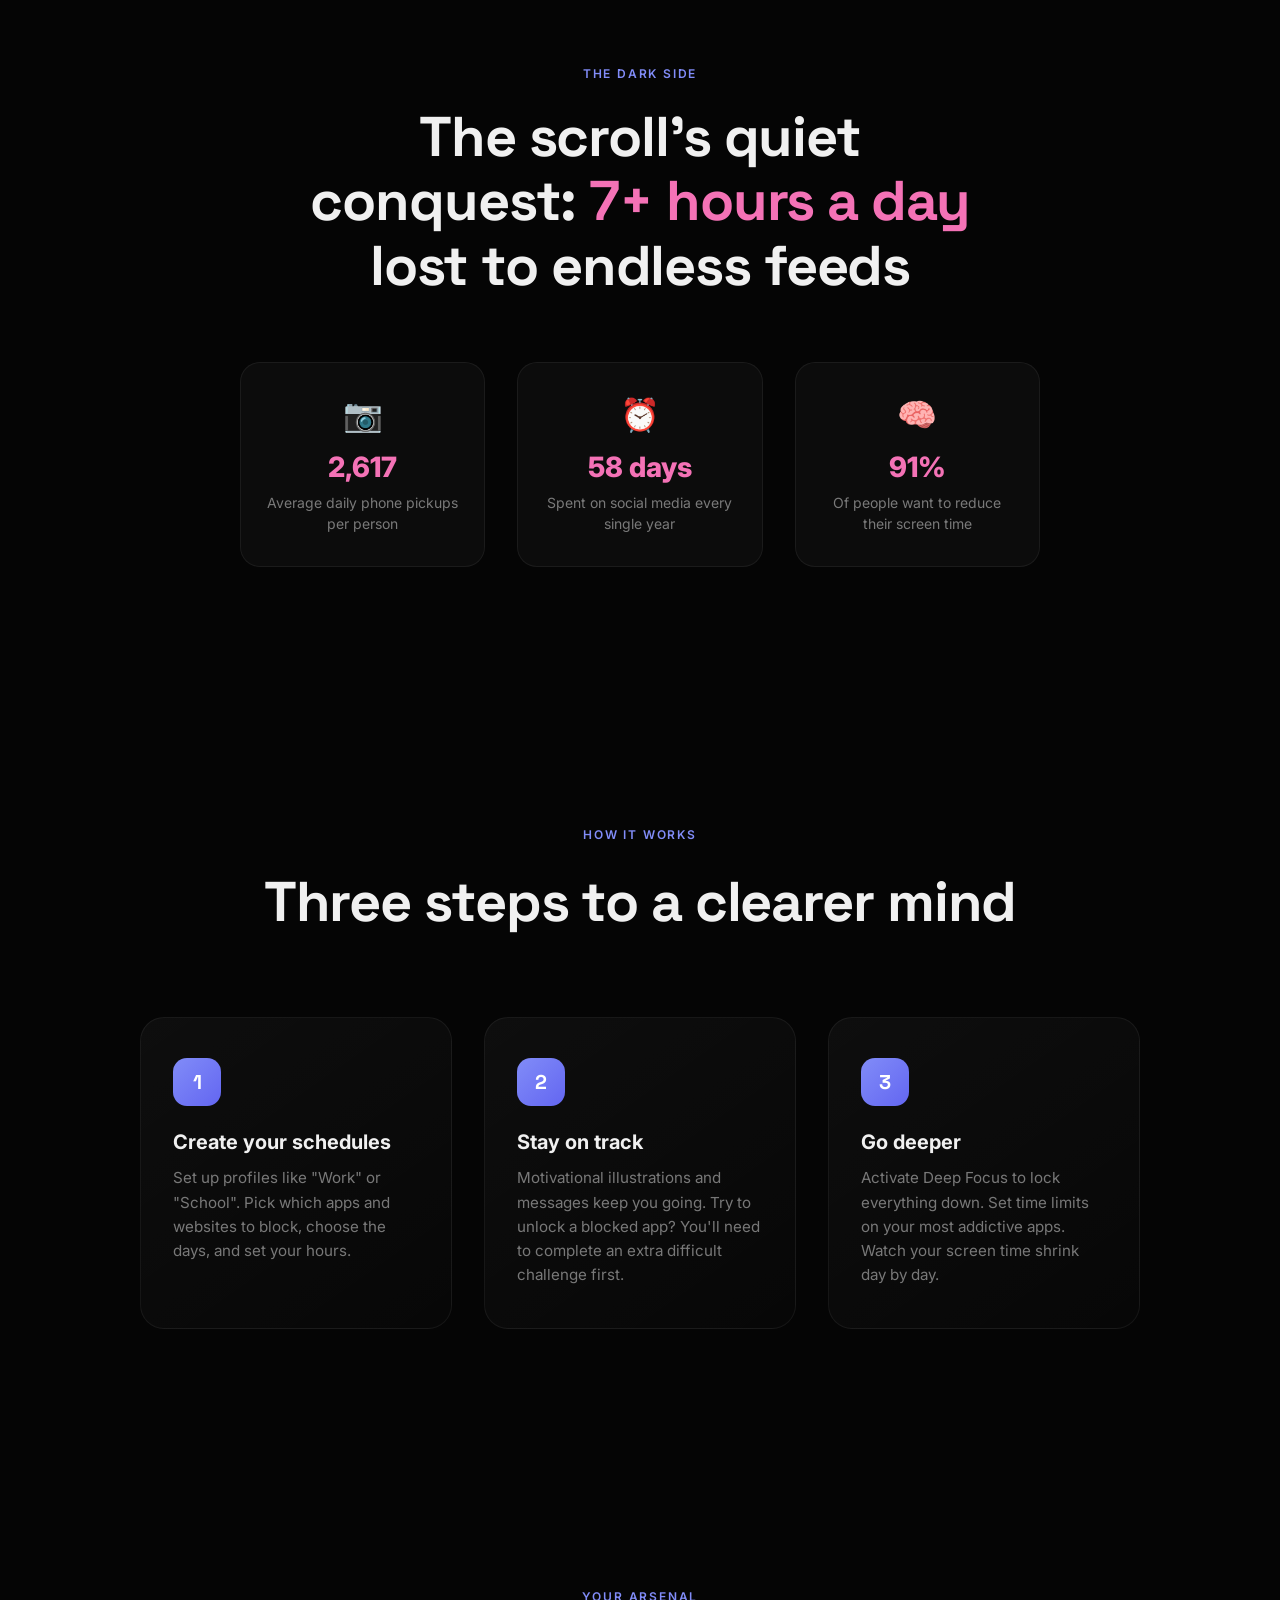
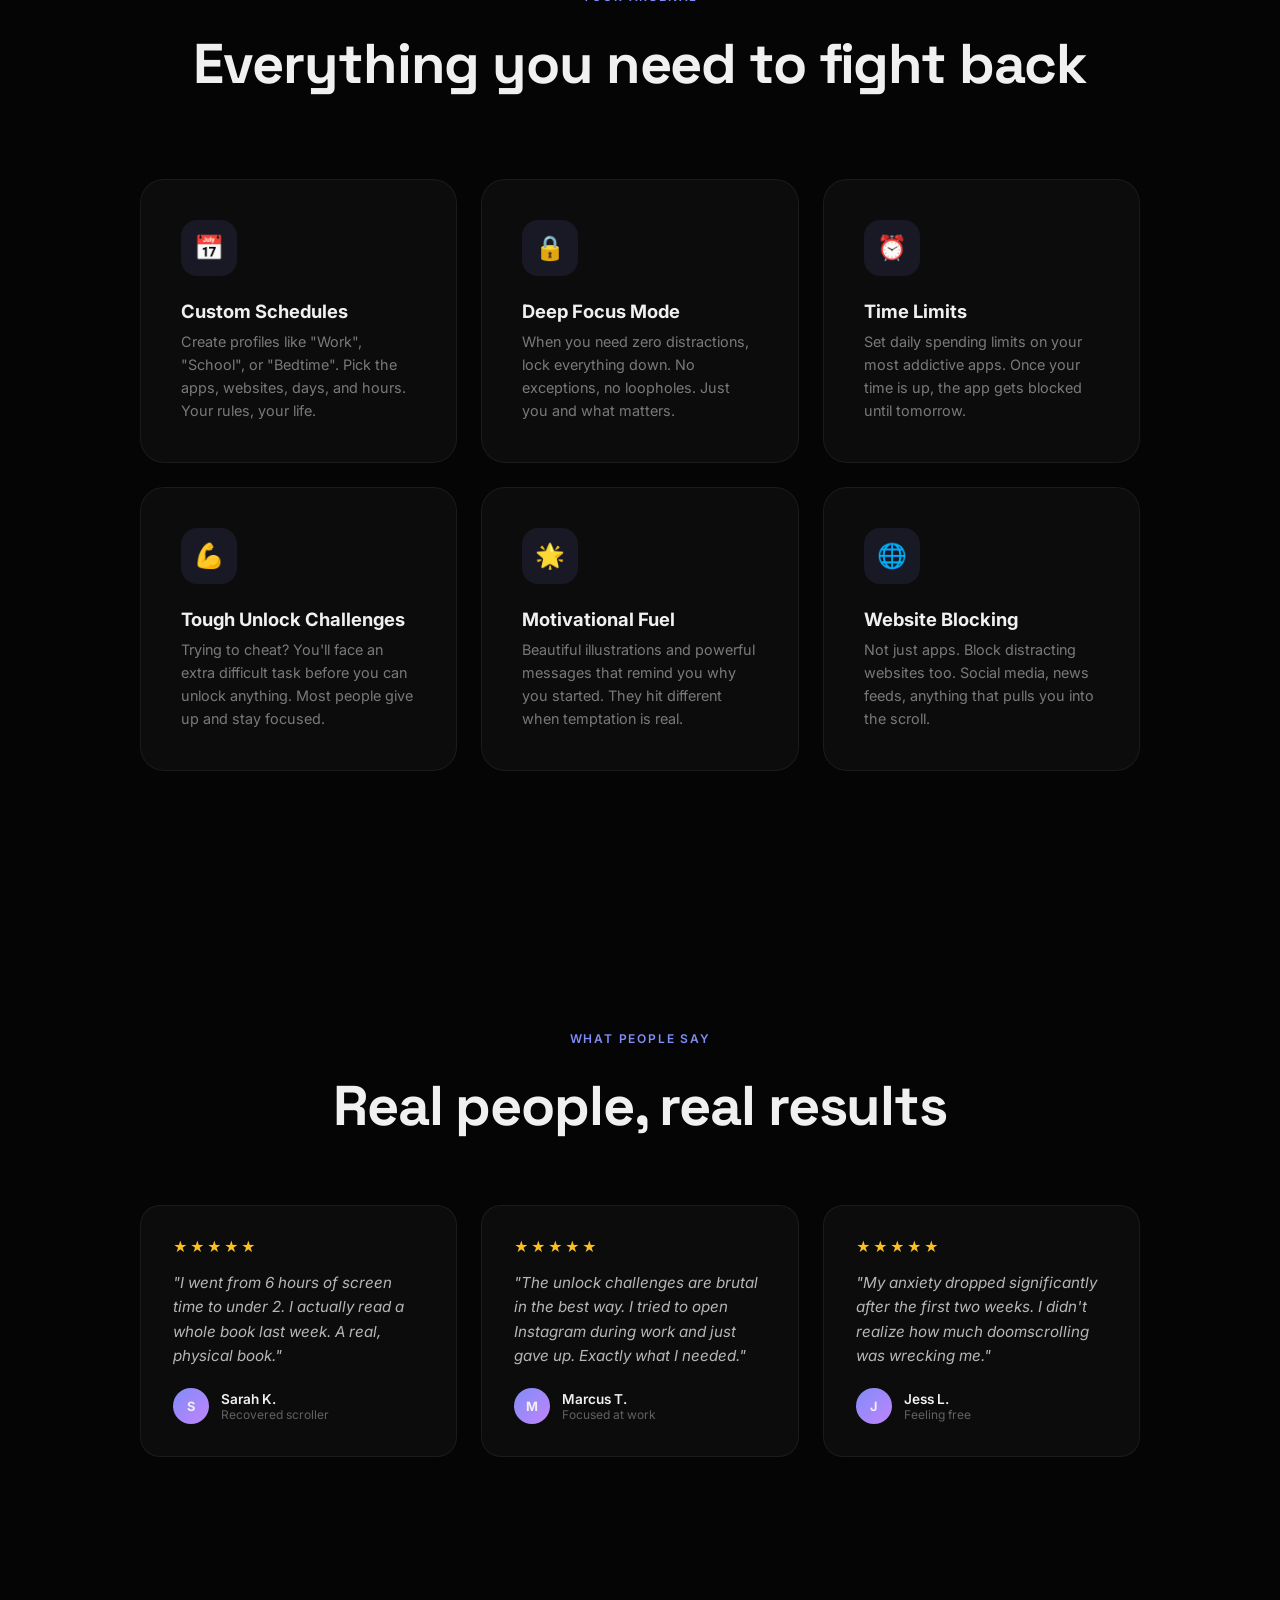
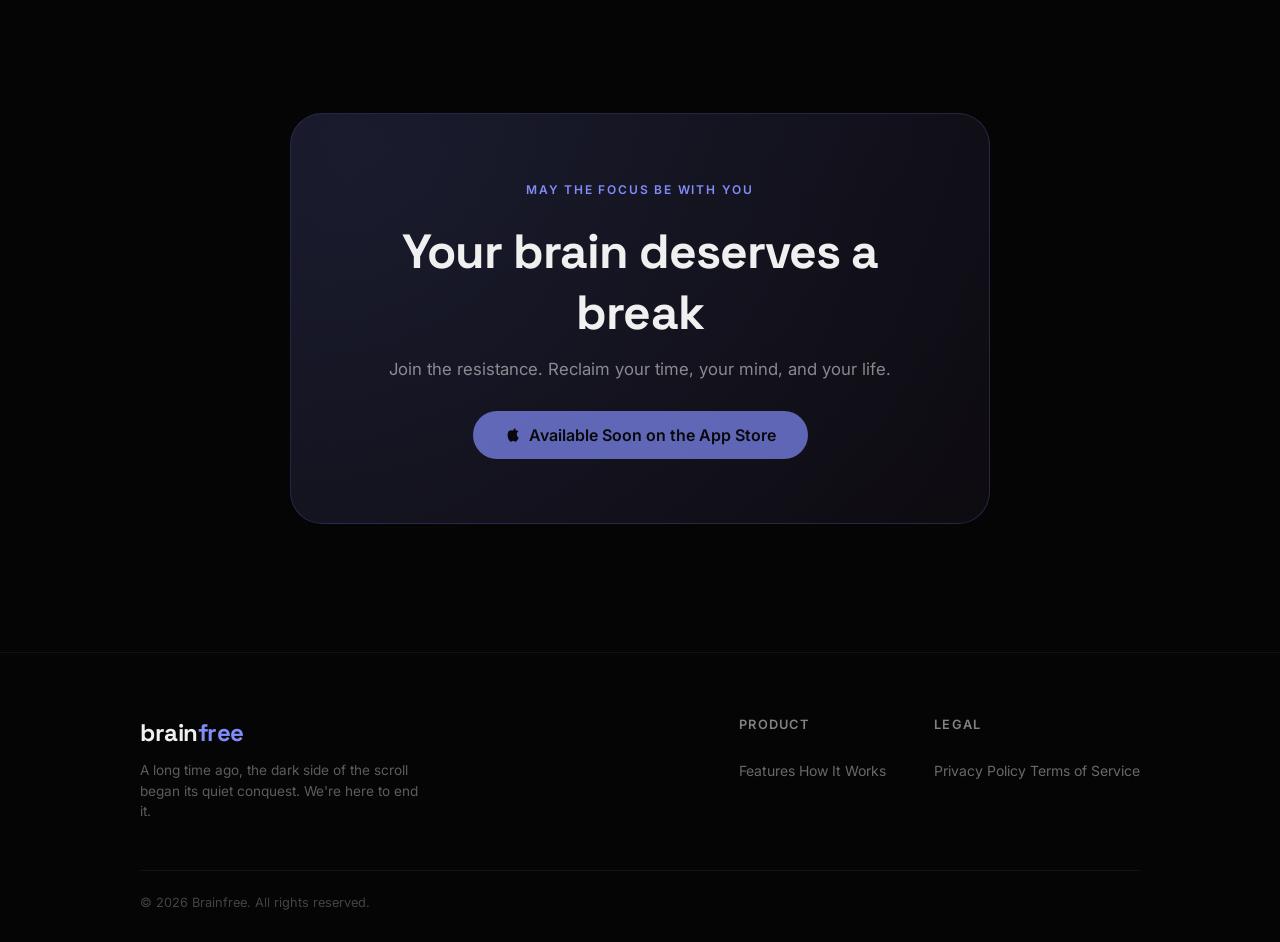
==== commit aaf6ebfa: "Fixed the bar on iOS" ====
--- a/index.html
+++ b/index.html
@@ -14,8 +14,9 @@
     <meta name="apple-mobile-web-app-status-bar-style" content="black-translucent">
     <meta name="format-detection" content="telephone=no">
 
-    <!-- Smart App Banner (replace app-id with your real App Store ID) -->
+    <!-- Smart App Banner - uncomment and replace YOUR_APP_STORE_ID when live
     <meta name="apple-itunes-app" content="app-id=YOUR_APP_STORE_ID, app-argument=https://brainfree.pages.dev/">
+    -->
 
     <!-- Canonical -->
     <link rel="canonical" href="https://brainfree.pages.dev/">
--- a/css/style.css
+++ b/css/style.css
@@ -71,14 +71,6 @@
     transform: translateY(-1px);
     box-shadow: 0 4px 20px rgba(129, 140, 248, 0.4);
 }
-.mobile-menu-btn {
-    display: none;
-    background: none;
-    border: none;
-    color: #fff;
-    font-size: 1.5rem;
-    cursor: pointer;
-}
 
 /* ===== HERO ===== */
 .hero {
@@ -88,29 +80,8 @@
     align-items: center;
     justify-content: center;
     text-align: center;
-    padding: 8rem 2rem 4rem;
-    position: relative;
-}
-.hero-badge {
-    display: inline-flex;
-    align-items: center;
-    gap: 0.5rem;
-    padding: 0.4rem 1rem;
-    border-radius: 100px;
-    border: 1px solid rgba(129, 140, 248, 0.3);
-    background: rgba(129, 140, 248, 0.08);
-    font-size: 0.8rem;
-    font-weight: 500;
-    color: #a5b4fc;
-    margin-bottom: 2rem;
-    animation: fadeUp 0.8s ease forwards;
-}
-.hero-badge .dot {
-    width: 6px;
-    height: 6px;
-    border-radius: 50%;
-    background: #34d399;
-    animation: pulse 2s infinite;
+    padding: 10rem 2rem 4rem;
+    position: relative;
 }
 .hero h1 {
     font-family: 'Space Grotesk', sans-serif;
@@ -703,22 +674,6 @@
     flex-wrap: wrap;
     gap: 1rem;
 }
-.footer-socials {
-    display: flex;
-    gap: 1rem;
-}
-.footer-socials a {
-    width: 36px;
-    height: 36px;
-    border-radius: 50%;
-    background: rgba(255,255,255,0.05);
-    display: flex;
-    align-items: center;
-    justify-content: center;
-    transition: background 0.2s;
-}
-.footer-socials a:hover { background: rgba(129, 140, 248, 0.2); }
-.footer-socials svg { width: 16px; height: 16px; fill: rgba(255,255,255,0.5); }
 
 /* ===== ANIMATIONS ===== */
 @keyframes fadeUp {
@@ -778,8 +733,6 @@
 .btn-secondary,
 .nav-links a,
 .nav-cta,
-.mobile-menu-btn,
-.footer-socials a,
 .footer-col a {
     min-height: 44px;
     display: inline-flex;
@@ -807,7 +760,7 @@
 @media (max-width: 768px) {
     .nav-links { gap: 1rem; flex-wrap: wrap; }
     .nav-links a { font-size: 0.75rem; }
-    .hero { padding: 7rem 1.5rem 3rem; }
+    .hero { padding: 9rem 1.5rem 3rem; }
     .hero h1 { font-size: clamp(2.25rem, 10vw, 3.5rem); }
     .hero-sub { font-size: 1rem; }
     .problem { padding: 5rem 1.5rem; }
@@ -836,7 +789,7 @@
 
 /* ===== RESPONSIVE — SMALL PHONES (iPhone SE / mini) ===== */
 @media (max-width: 375px) {
-    .hero { padding: 6rem 1rem 2.5rem; }
+    .hero { padding: 8rem 1rem 2.5rem; }
     .hero h1 { font-size: 2rem; }
     .hero-sub { font-size: 0.9rem; }
     .hero-ctas { flex-direction: column; align-items: center; }
